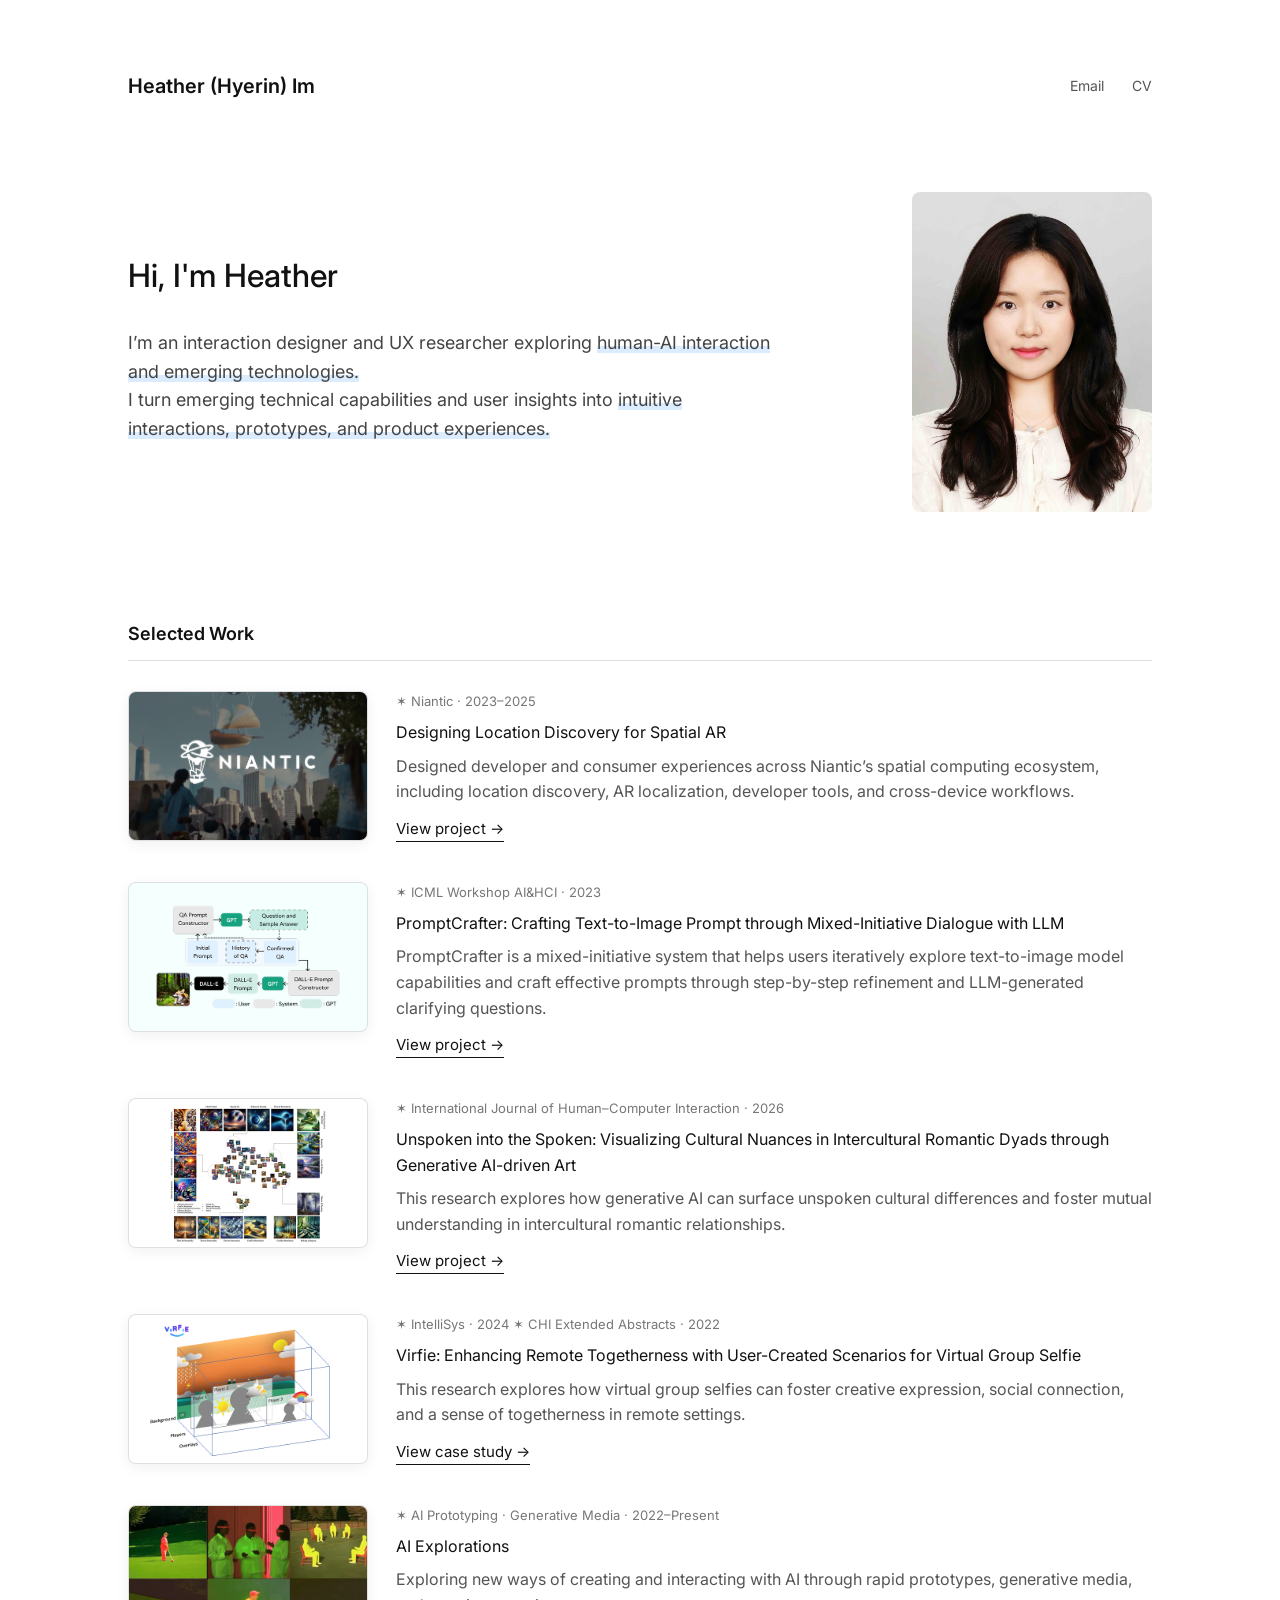
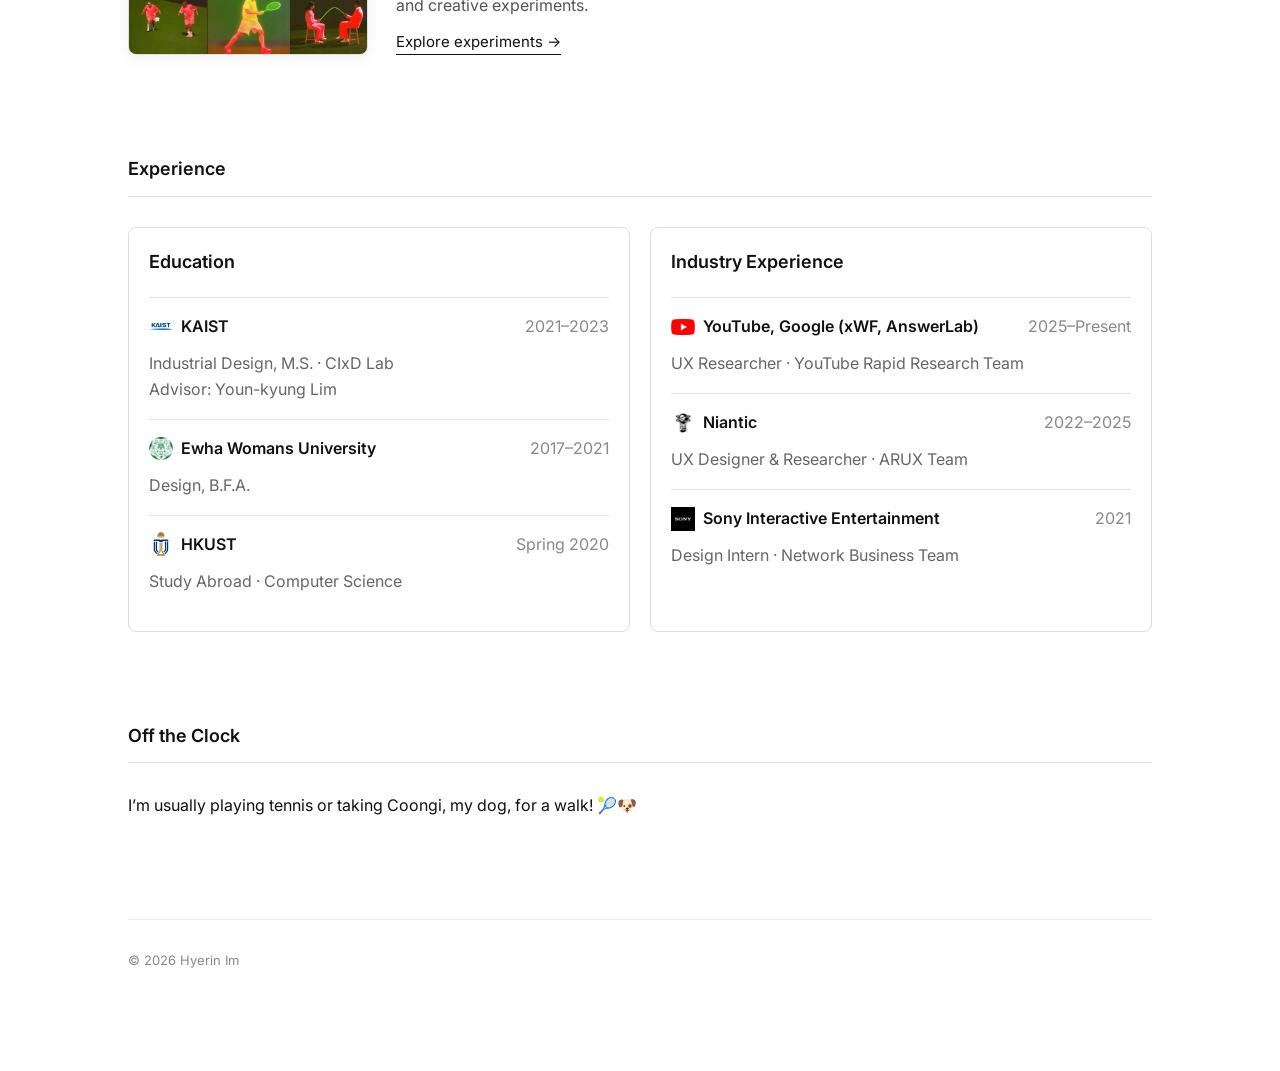
==== index.html @ 077e2fa0 "Consolidate project tags in index.html" ====
<!DOCTYPE html>
<html lang="en">

<head>
  <meta charset="UTF-8" />
  <meta name="viewport" content="width=device-width, initial-scale=1.0" />

  <title>Heather (Hyerin) Im</title>

  <!-- Inter -->
  <link rel="preconnect" href="https://fonts.googleapis.com">
  <link rel="preconnect" href="https://fonts.gstatic.com" crossorigin>

  <link
    href="https://fonts.googleapis.com/css2?family=Inter:wght@400;500;600&display=swap"
    rel="stylesheet"
  >

  <!-- Shared stylesheet -->
  <link rel="stylesheet" href="style.css">

</head>


<body>

  <div class="container">


    <!-- HEADER -->

    <header>

      <div class="name">
        Heather (Hyerin) Im
      </div>

      <nav>

        <a href="mailto:hyelin1122@gmail.com">
          Email
        </a>

        <a
          href="https://drive.google.com/file/d/104swZlHSbZgedbwfRi_slXCiQoM9SnbT/view?usp=sharing"
          target="_blank"
        >
          CV
        </a>

      </nav>

    </header>



    <main>


      <!-- INTRO -->

      <section class="intro" id="about">

        <div>

          <h1>
            Hi, I'm <span id="scramble-name">Heather</span>
          </h1>

          <p>
            I’m an interaction designer and UX researcher exploring
            <span class="highlight">
              human-AI interaction and emerging technologies.
            </span>

            <br>

            I turn emerging technical capabilities and user insights into
            <span class="highlight">
              intuitive interactions, prototypes, and product experiences.
            </span>
          </p>

        </div>


        <div>

          <img
            class="profile"
            src="assets/profile_ma.jpg"
            alt="Portrait of Hyerin Im"
          />

        </div>

      </section>



      <!-- SELECTED WORK -->

      <section id="work">

        <h2>Selected Work</h2>



        <!-- NIANTIC SPATIAL -->

        <div class="project">

          <img
            src="assets/niantic-img.jpg"
            alt="Niantic Spatial project"
          />

          <div>

            <div class="project-tag">
              ✶ Niantic · 2023–2025
            </div>

            <h3>
              Designing Location Discovery for Spatial AR
            </h3>

            <p>
              Designed developer and consumer experiences across Niantic’s
              spatial computing ecosystem, including location discovery,
              AR localization, developer tools, and cross-device workflows.
            </p>

            <a
              href="https://docs.google.com/presentation/d/1UehLwKfLrPpkBBEAQB1LKRpat8PM0rZfr22AqPkgMVw/edit?usp=sharing"
              class="project-link"
            >
              View project →
            </a>

          </div>

        </div>



        <!-- PROMPTCRAFTER -->

        <div class="project">

          <img
            src="assets/pc-1.png"
            alt="PromptCrafter project"
          />

          <div>

            <div class="project-tag">
              ✶ ICML Workshop AI&amp;HCI · 2023
            </div>

            <h3>
              PromptCrafter: Crafting Text-to-Image Prompt through
              Mixed-Initiative Dialogue with LLM
            </h3>

            <p>
              PromptCrafter is a mixed-initiative system that helps users
              iteratively explore text-to-image model capabilities and craft
              effective prompts through step-by-step refinement and
              LLM-generated clarifying questions.
            </p>

            <a
              href="https://arxiv.org/pdf/2307.08985"
              class="project-link"
              target="_blank"
            >
              View project →
            </a>

          </div>

        </div>



        <!-- UNSPOKEN -->

        <div class="project">

          <img
            src="assets/unspoken-img.png"
            alt="Unspoken into the Spoken project"
          />

          <div>

            <div class="project-tag">
              ✶ International Journal of Human–Computer Interaction · 2026
            </div>

            <h3>
              Unspoken into the Spoken: Visualizing Cultural Nuances in
              Intercultural Romantic Dyads through Generative AI-driven Art
            </h3>

            <p>
              This research explores how generative AI can surface unspoken
              cultural differences and foster mutual understanding in
              intercultural romantic relationships.
            </p>

            <a
              href="https://www.tandfonline.com/doi/abs/10.1080/10447318.2026.2727769"
              class="project-link"
              target="_blank"
            >
              View project →
            </a>

          </div>

        </div>



        <!-- VIRFIE -->

        <div class="project">

          <img
            src="assets/virfie-img.jpg"
            alt="Virfie project"
          />

          <div>

            <div class="project-tag">
              ✶ IntelliSys · 2024  ✶ CHI Extended Abstracts · 2022
            </div>

            <h3>
              Virfie: Enhancing Remote Togetherness with User-Created
              Scenarios for Virtual Group Selfie
            </h3>

            <p>
              This research explores how virtual group selfies can foster
              creative expression, social connection, and a sense of
              togetherness in remote settings.
            </p>

            <a
              href="https://link.springer.com/chapter/10.1007/978-3-031-66336-9_44"
              class="project-link"
            >
              View case study →
            </a>

          </div>

        </div>



        <!-- AI EXPLORATIONS -->

        <div class="project">

          <img
            src="assets/hrim_ai.gif"
            alt="AI Explorations"
          />

          <div>

            <div class="project-tag">
              ✶ AI Prototyping · Generative Media · 2022–Present
            </div>

            <h3>
              AI Explorations
            </h3>

            <p>
              Exploring new ways of creating and interacting with AI through
              rapid prototypes, generative media, and creative experiments.
            </p>

            <a
              href="https://heatherlimm.com/mistake-makes-meaning"
              class="project-link"
            >
              Explore experiments →
            </a>

          </div>

        </div>


      </section>



      <!-- EXPERIENCE -->

      <section class="experience-section">

        <h2>Experience</h2>


        <div class="experience-grid">


          <!-- EDUCATION -->

          <div class="experience-card">

            <h3>Education</h3>


            <div class="experience-item">

              <strong class="institution">

                <img
                  src="assets/kaist-logo.png"
                  alt="KAIST logo"
                >

                KAIST

              </strong>

              <span>2021–2023</span>

              <p>
                Industrial Design, M.S. · CIxD Lab
                <br>
                Advisor: Youn-kyung Lim
              </p>

            </div>


            <div class="experience-item">

              <strong class="institution">

                <img
                  src="assets/ewha_logo.png"
                  alt="Ewha logo"
                >

                Ewha Womans University

              </strong>

              <span>2017–2021</span>

              <p>
                Design, B.F.A.
              </p>

            </div>


            <div class="experience-item">

              <strong class="institution">

                <img
                  src="assets/hkust-logo.svg"
                  alt="HKUST logo"
                >

                HKUST

              </strong>

              <span>Spring 2020</span>

              <p>
                Study Abroad · Computer Science
              </p>

            </div>

          </div>



          <!-- INDUSTRY -->

          <div class="experience-card">

            <h3>Industry Experience</h3>


            <div class="experience-item">

              <strong class="institution">

                <img
                  src="assets/youtube-logo.png"
                  alt="YouTube logo"
                >

                YouTube, Google (xWF, AnswerLab)

              </strong>

              <span>2025–Present</span>

              <p>
                UX Researcher · YouTube Rapid Research Team
              </p>

            </div>


            <div class="experience-item">

              <strong class="institution">

                <img
                  src="assets/niantic-logo.png"
                  alt="Niantic logo"
                >

                Niantic

              </strong>

              <span>2022–2025</span>

              <p>
                UX Designer &amp; Researcher · ARUX Team
              </p>

            </div>


            <div class="experience-item">

              <strong class="institution">

                <img
                  src="assets/sony-logo.png"
                  alt="Sony logo"
                >

                Sony Interactive Entertainment

              </strong>

              <span>2021</span>

              <p>
                Design Intern · Network Business Team
              </p>

            </div>

          </div>


        </div>

      </section>



      <!-- OFF THE CLOCK -->

      <section id="off-the-clock">

        <h2>Off the Clock</h2>

        <p>
          I’m usually playing tennis or taking Coongi, my dog,
          for a walk! 🎾🐶
        </p>

      </section>


    </main>



    <footer>
      © 2026 Hyerin Im
    </footer>


  </div>



  <!-- NAME SCRAMBLE -->

  <script>

    const element = document.getElementById("scramble-name");
    const finalText = "Heather";
    const chars = "ABCDEFGHIJKLMNOPQRSTUVWXYZ0123456789";

    let iteration = 0;

    const interval = setInterval(() => {

      element.textContent = finalText
        .split("")
        .map((letter, index) => {

          if (index < iteration) {
            return finalText[index];
          }

          return chars[Math.floor(Math.random() * chars.length)];

        })
        .join("");

      if (iteration >= finalText.length) {
        clearInterval(interval);
      }

      iteration += 0.5;

    }, 50);

  </script>


</body>

</html>
---- style.css ----
/* ========================================
   GLOBAL
======================================== */

* {
  box-sizing: border-box;
}

body {
  margin: 0;
  font-family: Inter, sans-serif;
  background: #ffffff;
  color: #111111;
  line-height: 1.6;
}

.container {
  max-width: 1080px;
  margin: 0 auto;
  padding: 70px 28px 100px;
}

a {
  color: inherit;
}


/* ========================================
   HEADER
======================================== */

header {
  display: flex;
  justify-content: space-between;
  align-items: center;
  margin-bottom: 90px;
}

.name {
  font-size: 20px;
  font-weight: 600;
}

.name a {
  color: inherit;
  text-decoration: none;
}

nav a {
  margin-left: 24px;
  text-decoration: none;
  color: #555;
  font-size: 14px;
  transition: color 0.2s ease;
}

nav a:hover {
  color: #000;
}


/* ========================================
   HOME — INTRO
======================================== */

#scramble-name {
  display: inline-block;
  min-width: 3.8em;
}

.intro {
  display: grid;
  grid-template-columns: 1fr 240px;
  gap: 60px;
  align-items: center;
  margin-bottom: 100px;
}

h1 {
  font-size: 32px;
  font-weight: 500;
  color: #111111;
  margin: 0 0 28px;
  letter-spacing: 0;
}

.intro p {
  font-size: 18px;
  color: #444;
  max-width: 650px;
}

.profile {
  width: 100%;
  aspect-ratio: 3 / 4;
  object-fit: cover;
  background: #f2f2f2;
  border-radius: 8px;
}

.highlight {
  background: linear-gradient(
    transparent 65%,
    #dcecff 65%
  );
}


/* ========================================
   SECTIONS
======================================== */

section {
  margin-top: 90px;
}

h2 {
  font-size: 18px;
  font-weight: 600;
  border-bottom: 1px solid #ddd;
  padding-bottom: 12px;
  margin-bottom: 30px;
}


/* ========================================
   HOME — PROJECTS
======================================== */

.project {
  display: grid;
  grid-template-columns: 240px 1fr;
  gap: 28px;
  margin-bottom: 40px;
}

.project img {
  width: 240px;
  height: 150px;
  object-fit: cover;
  background: #f2f2f2;
  border-radius: 8px;
  border: 1px solid rgba(0, 0, 0, 0.08);
  box-shadow: 0 4px 14px rgba(0, 0, 0, 0.06);

  transition:
    transform 0.35s ease,
    box-shadow 0.35s ease;
}

.project:hover img {
  transform: translateY(-4px) scale(1.025);
  box-shadow: 0 8px 22px rgba(0, 0, 0, 0.10);
}

.project-tag {
  margin-bottom: 8px;
  font-size: 13px;
  color: #777;
}

.project h3 {
  margin: 0 0 8px;
  font-size: 16px;
  font-weight: 400;
}

.project p {
  margin: 0;
  font-size: 16px;
  color: #555;
}

.project-link {
  display: inline-block;
  margin-top: 12px;
  font-size: 15px;
  color: #111;
  text-decoration: none;
  border-bottom: 1px solid #111;

  transition:
    opacity 0.2s ease,
    transform 0.2s ease;
}

.project-link:hover {
  opacity: 0.5;
  transform: translateX(3px);
}


/* ========================================
   NEWS
======================================== */

.news-item {
  display: grid;
  grid-template-columns: 110px 1fr;
  gap: 20px;
  margin-bottom: 18px;
}

.date {
  color: #888;
  font-size: 14px;
}


/* ========================================
   EXPERIENCE
======================================== */

.experience-section {
  margin-top: 100px;
}

.experience-grid {
  display: grid;
  grid-template-columns: 1fr 1fr;
  gap: 20px;
}

.experience-card {
  border: 1px solid #ddd;
  border-radius: 8px;
  padding: 20px;
}

.experience-card h3 {
  margin: 0 0 20px;
  font-size: 18px;
  font-weight: 600;
}

.experience-item {
  padding: 16px 0;
  border-top: 1px solid #e5e5e5;
}

.experience-item strong {
  font-size: 16px;
  font-weight: 600;
}

.experience-item span {
  float: right;
  font-size: 16px;
  color: #888;
}

.experience-item p {
  margin: 5px 0 0;
  font-size: 16px;
  color: #666;
}

.institution {
  display: inline-flex;
  align-items: center;
  gap: 8px;
}

.institution img {
  width: 24px;
  height: 24px;
  object-fit: contain;
}


/* ========================================
   CASE STUDY — HERO
======================================== */

.case-hero {
  margin-top: 0;
  margin-bottom: 100px;
}

.case-hero .project-tag {
  margin-bottom: 12px;
}

.case-hero h1 {
  font-size: 32px;
  font-weight: 500;
  line-height: 1.3;
  letter-spacing: 0;
  margin: 0 0 12px;
}

.case-subtitle {
  max-width: 850px;
  margin: 0 0 32px;
  font-size: 18px;
  line-height: 1.6;
  font-weight: 400;
  color: #555;
}


/* ========================================
   CASE STUDY — META INFORMATION
======================================== */

.case-meta {
  display: flex;
  flex-wrap: wrap;
  gap: 50px;
  margin: 40px 0;
  font-size: 14px;
}

.case-meta-item {
  max-width: 260px;
}

.case-meta-label {
  display: block;
  margin-bottom: 4px;
  color: #888;
  font-size: 13px;
}


/* ========================================
   CASE STUDY — IMAGES
======================================== */

.case-hero-image,
.case-image {
  display: block;
  width: 100%;
  height: auto;
  border-radius: 8px;
  border: 1px solid rgba(0, 0, 0, 0.08);
}

.case-hero-image {
  margin-top: 50px;
}

.case-image {
  margin-top: 36px;
}


/* ========================================
   CASE STUDY — CONTENT
======================================== */

.case-section {
  margin-top: 100px;
}

.case-section h2 {
  font-size: 18px;
  font-weight: 600;
  border-bottom: 1px solid #ddd;
  padding-bottom: 12px;
  margin-bottom: 30px;
}

.case-section h3 {
  margin: 40px 0 12px;
  font-size: 18px;
  font-weight: 500;
}

.case-section p {
  max-width: 720px;
  margin: 0 0 20px;
  font-size: 16px;
  line-height: 1.6;
  color: #555;
}


/* ========================================
   CASE STUDY — BACK LINK
======================================== */

.back-link {
  display: inline-block;
  margin-bottom: 50px;
  font-size: 15px;
  color: #111;
  text-decoration: none;
  border-bottom: 1px solid #111;
  transition: opacity 0.2s ease;
}

.back-link:hover {
  opacity: 0.5;
}


/* ========================================
   FOOTER
======================================== */

footer {
  margin-top: 100px;
  padding-top: 30px;
  border-top: 1px solid #eee;
  color: #888;
  font-size: 13px;
}


/* ========================================
   MOBILE
======================================== */

@media (max-width: 700px) {

  .container {
    padding: 40px 20px 70px;
  }

  header {
    margin-bottom: 60px;
  }

  nav {
    display: none;
  }


  /* HOME */

  .intro {
    grid-template-columns: 1fr;
    gap: 30px;
  }

  h1 {
    font-size: 38px;
  }

  .profile {
    width: 220px;
  }

  .project {
    grid-template-columns: 1fr;
  }

  .project img {
    width: 100%;
    height: auto;
    aspect-ratio: 16 / 10;
  }

  .news-item {
    grid-template-columns: 1fr;
    gap: 3px;
  }

  .experience-grid {
    grid-template-columns: 1fr;
  }

  .experience-item span {
    float: none;
    display: block;
    margin-top: 3px;
  }


  /* CASE STUDY */

  .case-hero {
    margin-bottom: 70px;
  }

  .case-hero h1 {
    font-size: 38px;
  }

  .case-meta {
    flex-direction: column;
    gap: 18px;
  }

  .case-section {
    margin-top: 70px;
  }

   /* ========================================
   VIRFIE PAGE ONLY
======================================== */

/* VIRFIE HERO IMAGE */

.virfie-hero-image {
  display: block;
  width: 60%;
  height: auto;
  margin: 50px 0 0;
  border-radius: 8px;
  border: 1px solid rgba(0, 0, 0, 0.08);
}

   @media (max-width: 700px) {
  .virfie-hero-image {
    width: 100%;
  }
}

.virfie-page .case-image {
  width: 100%;
  max-width: 820px;
  height: auto;
  margin: 36px auto 0;
}

   .virfie-hero-small {
  width: 60%;
  height: auto;
}

}
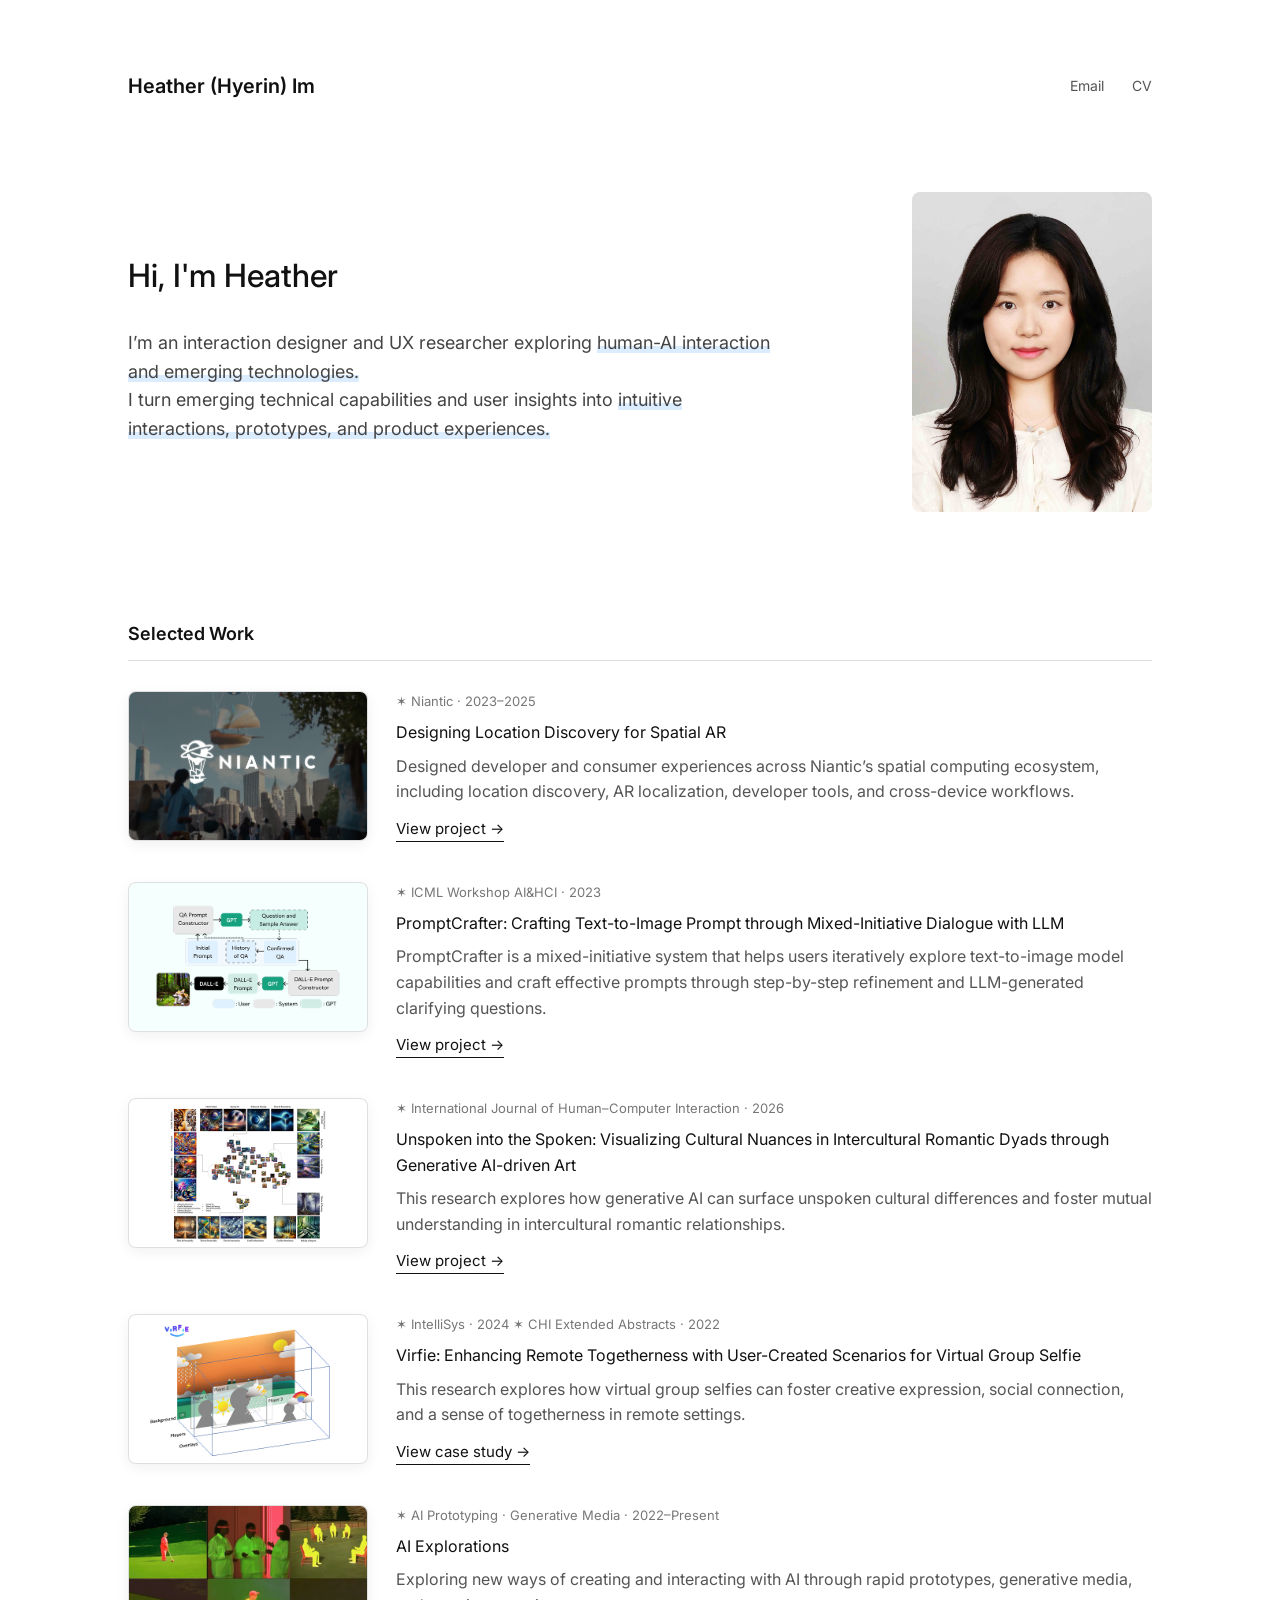
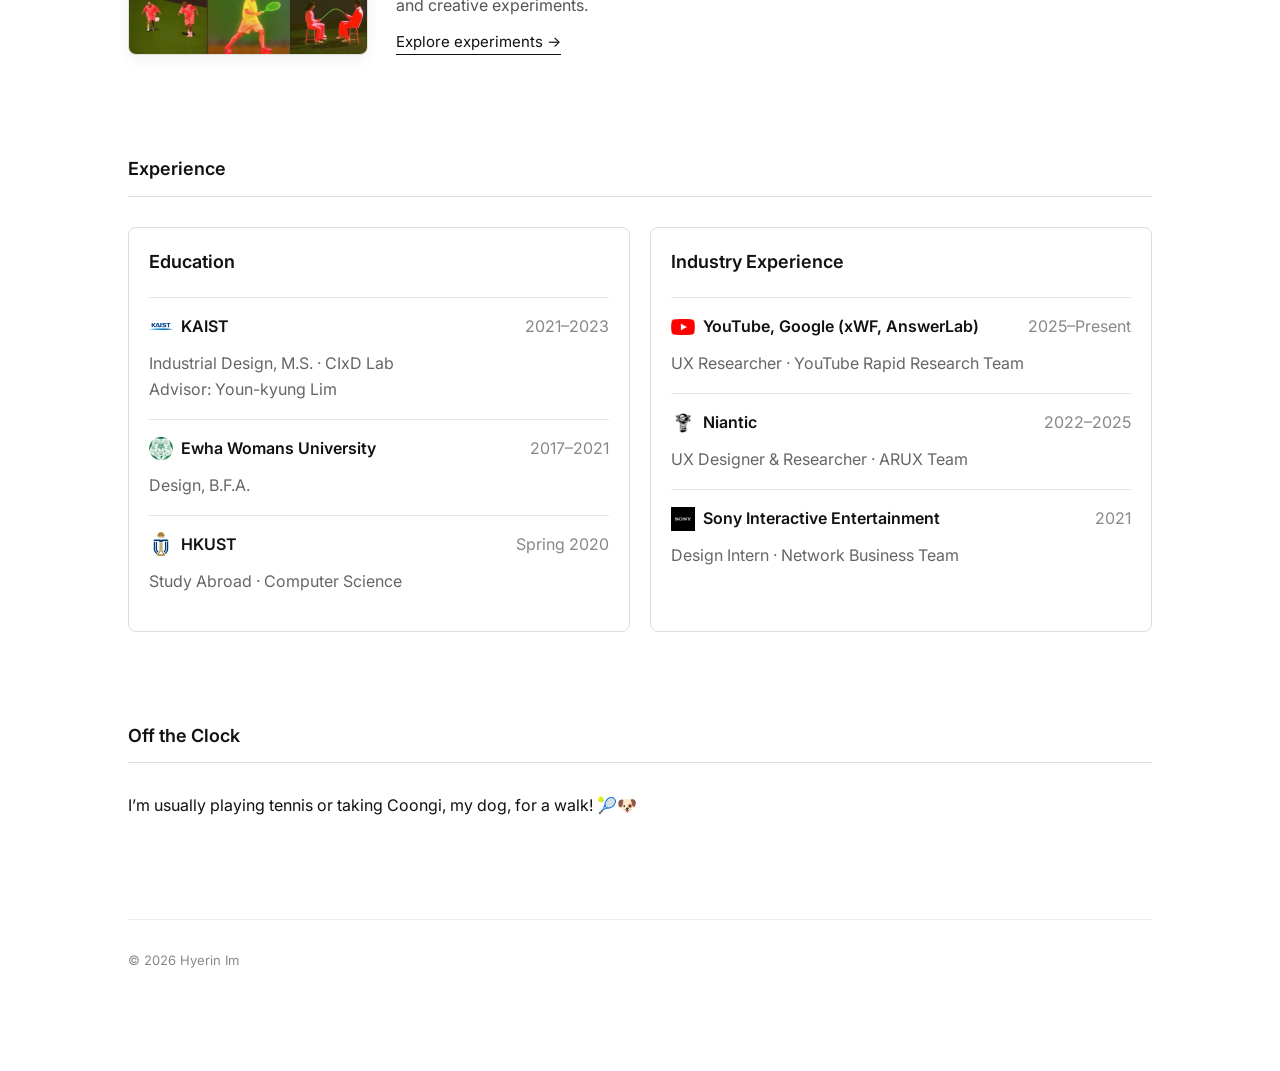
==== commit 391c4f01: "Update project link in index.html" ====
--- a/index.html
+++ b/index.html
@@ -289,7 +289,7 @@
             </p>
 
             <a
-              href="https://heatherlimm.com/mistake-makes-meaning"
+              href="https://hrimm.cargo.site/"
               class="project-link"
             >
               Explore experiments →
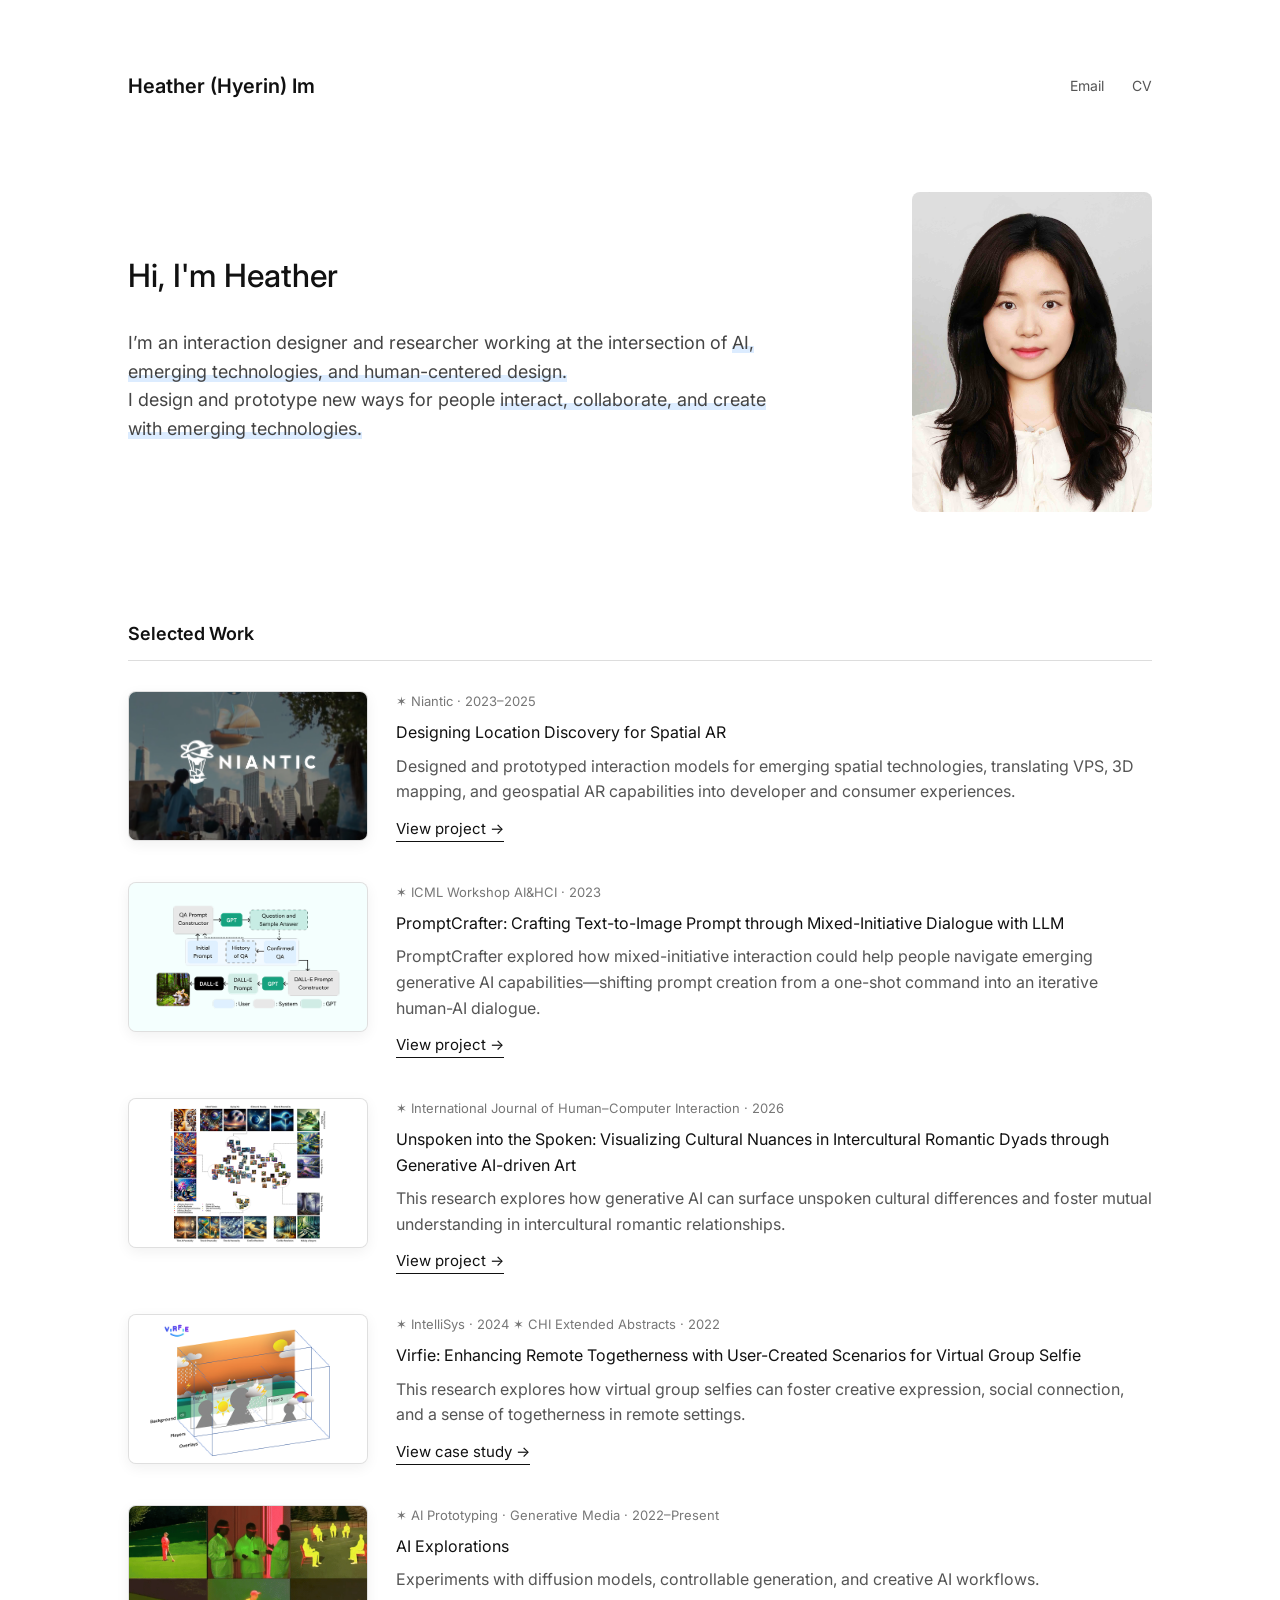
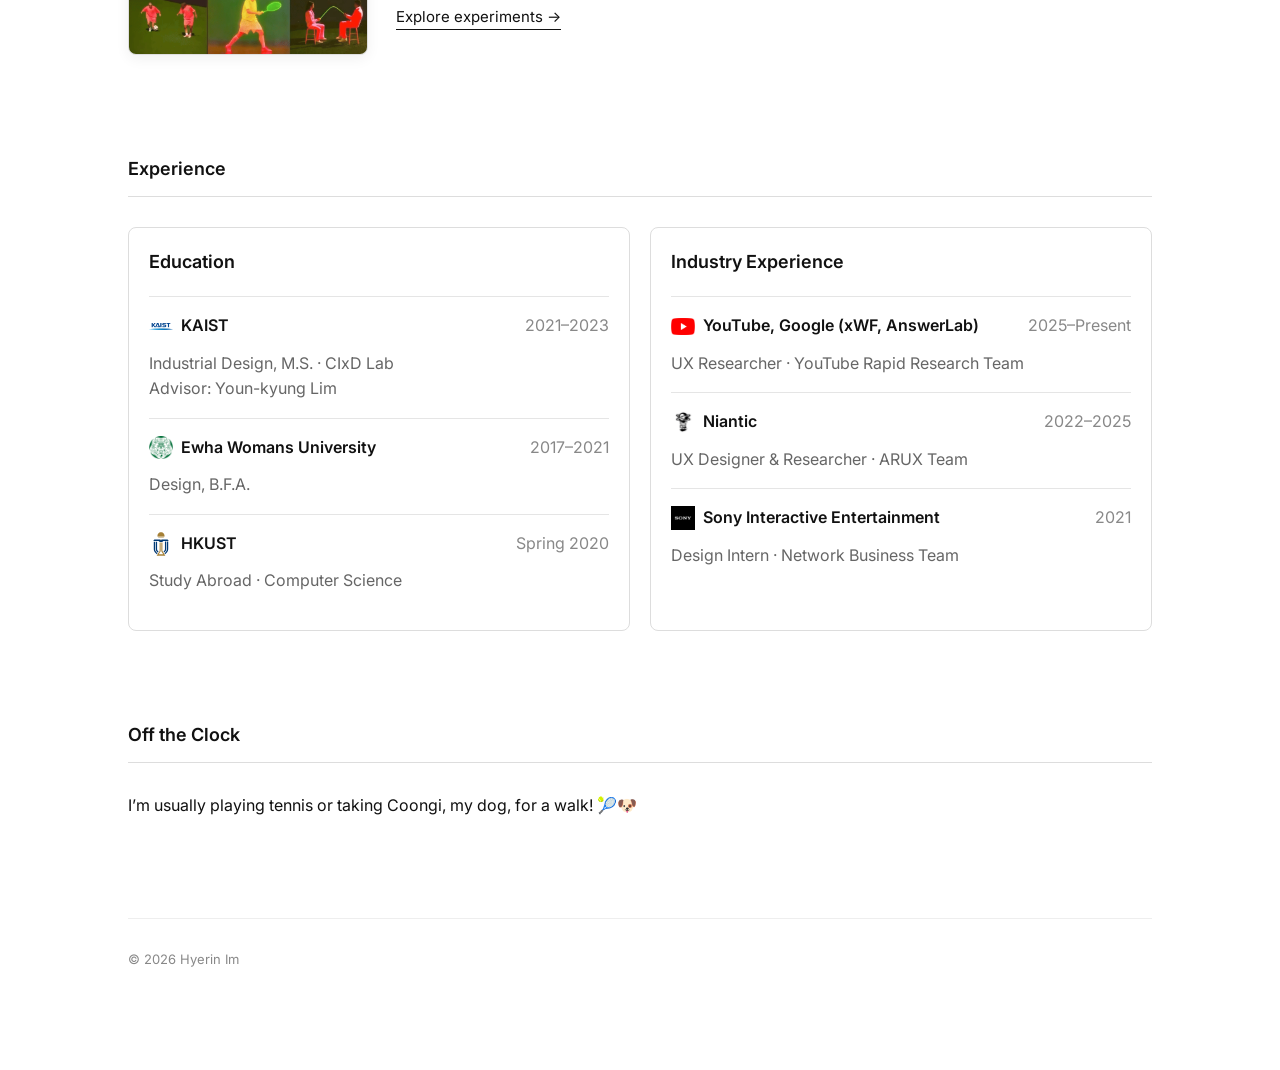
==== commit d4944cb7: "Update index.html" ====
--- a/index.html
+++ b/index.html
@@ -68,16 +68,15 @@
           </h1>
 
           <p>
-            I’m an interaction designer and UX researcher exploring
+            I’m an interaction designer and researcher working at the intersection of 
             <span class="highlight">
-              human-AI interaction and emerging technologies.
+              AI, emerging technologies, and human-centered design.
             </span>
 
             <br>
-
-            I turn emerging technical capabilities and user insights into
+            I design and prototype new ways for people
             <span class="highlight">
-              intuitive interactions, prototypes, and product experiences.
+              interact, collaborate, and create with emerging technologies.
             </span>
           </p>
 
@@ -126,9 +125,8 @@
             </h3>
 
             <p>
-              Designed developer and consumer experiences across Niantic’s
-              spatial computing ecosystem, including location discovery,
-              AR localization, developer tools, and cross-device workflows.
+              Designed and prototyped interaction models for emerging spatial technologies, 
+              translating VPS, 3D mapping, and geospatial AR capabilities into developer and consumer experiences.
             </p>
 
             <a
@@ -165,10 +163,9 @@
             </h3>
 
             <p>
-              PromptCrafter is a mixed-initiative system that helps users
-              iteratively explore text-to-image model capabilities and craft
-              effective prompts through step-by-step refinement and
-              LLM-generated clarifying questions.
+              PromptCrafter explored how mixed-initiative interaction could help 
+              people navigate emerging generative AI capabilities—shifting prompt creation 
+              from a one-shot command into an iterative human-AI dialogue.
             </p>
 
             <a
@@ -284,8 +281,7 @@
             </h3>
 
             <p>
-              Exploring new ways of creating and interacting with AI through
-              rapid prototypes, generative media, and creative experiments.
+              Experiments with diffusion models, controllable generation, and creative AI workflows.
             </p>
 
             <a
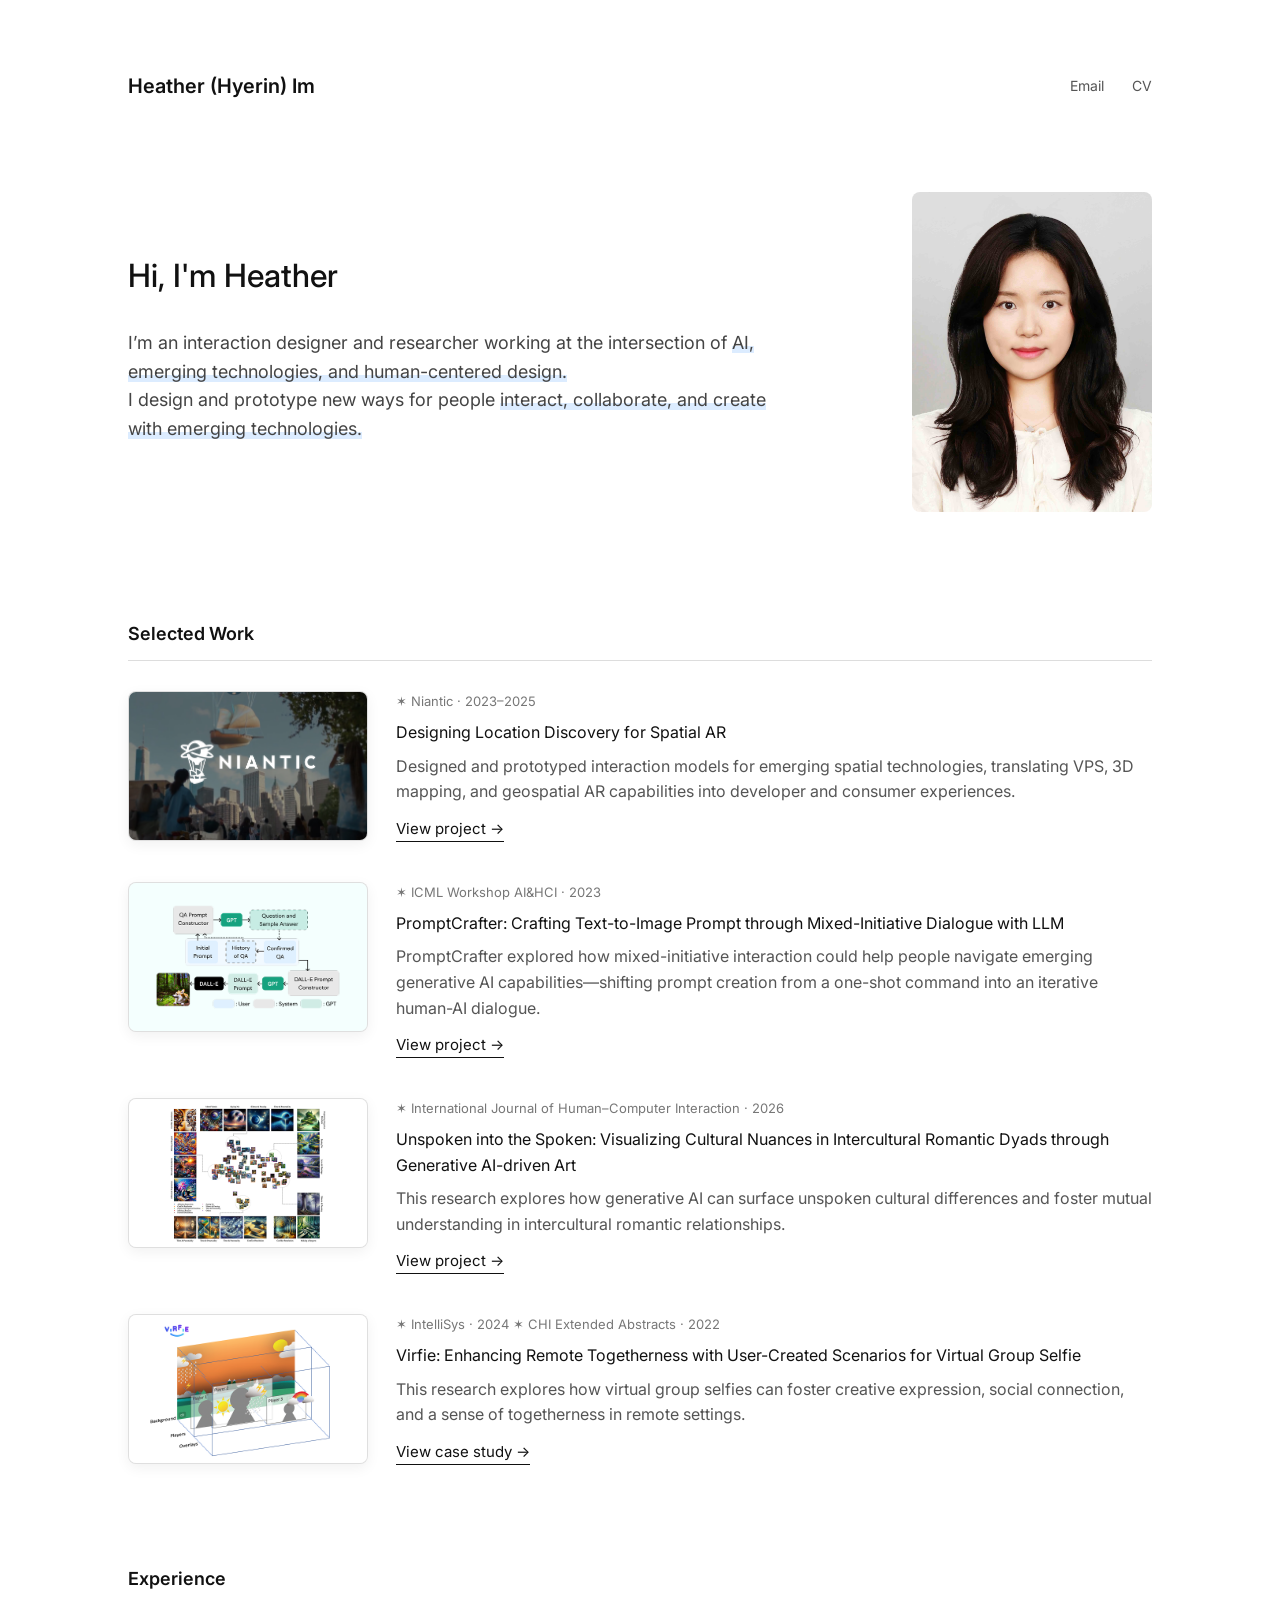
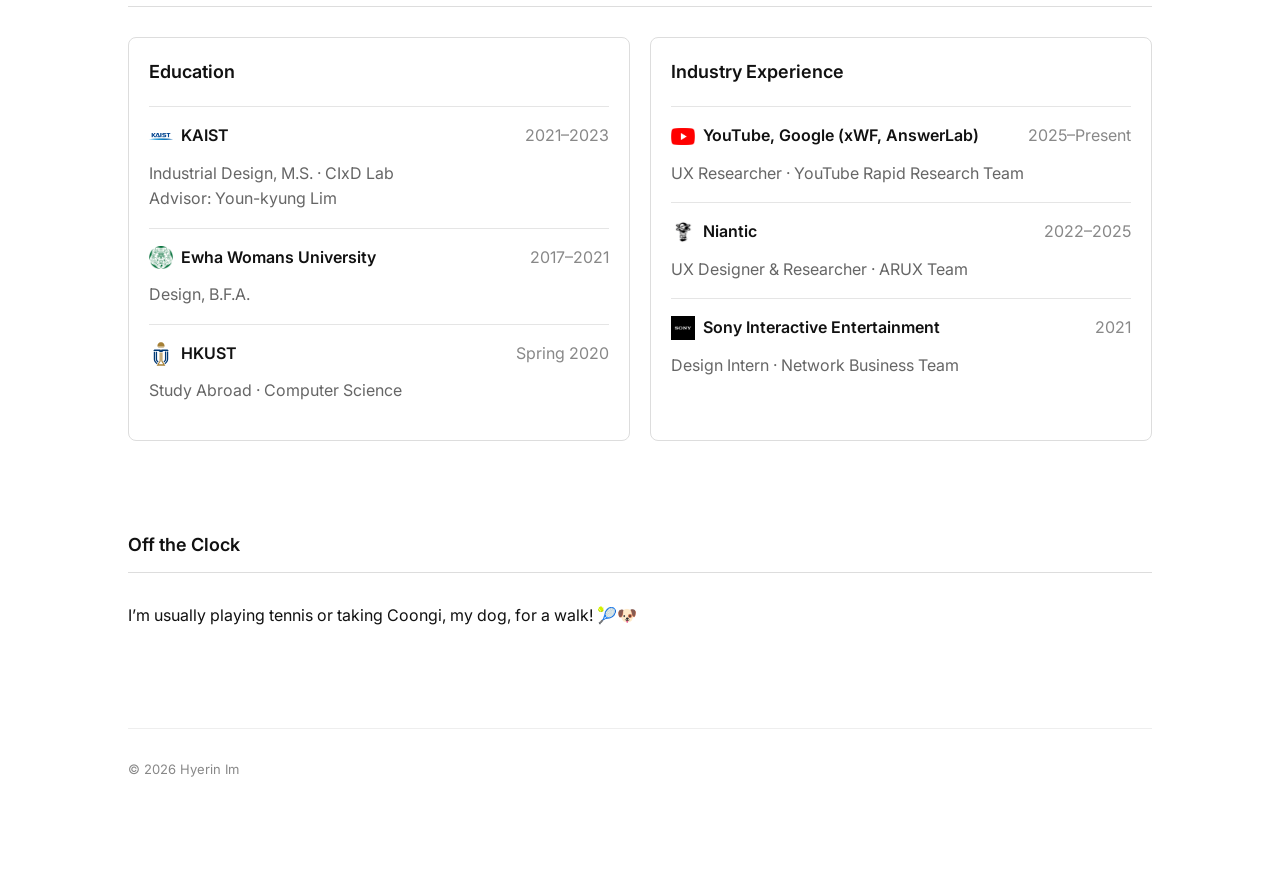
==== commit 6e655fb6: "Update index.html" ====
--- a/index.html
+++ b/index.html
@@ -263,7 +263,7 @@
 
         <!-- AI EXPLORATIONS -->
 
-        <div class="project">
+        <!--div class="project">
 
           <img
             src="assets/hrim_ai.gif"
@@ -293,7 +293,7 @@
 
           </div>
 
-        </div>
+      </div-->
 
 
       </section>
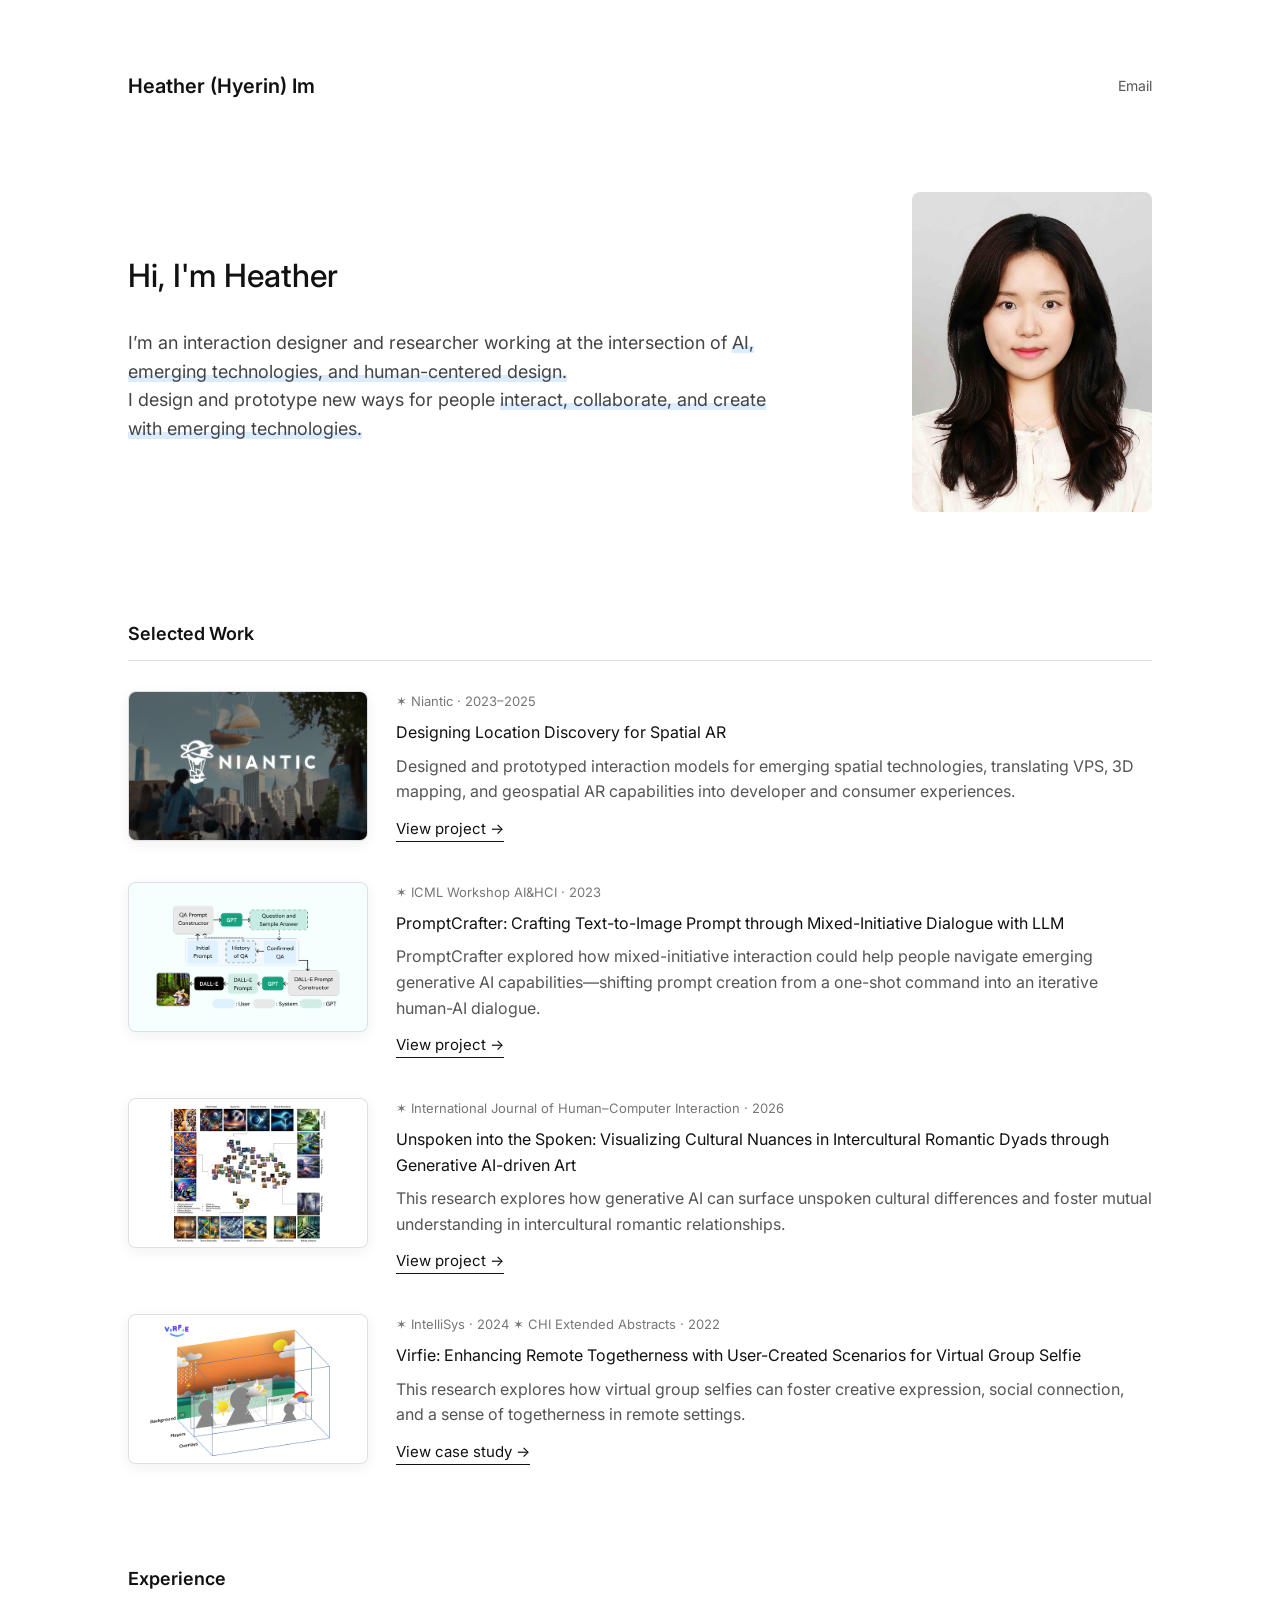
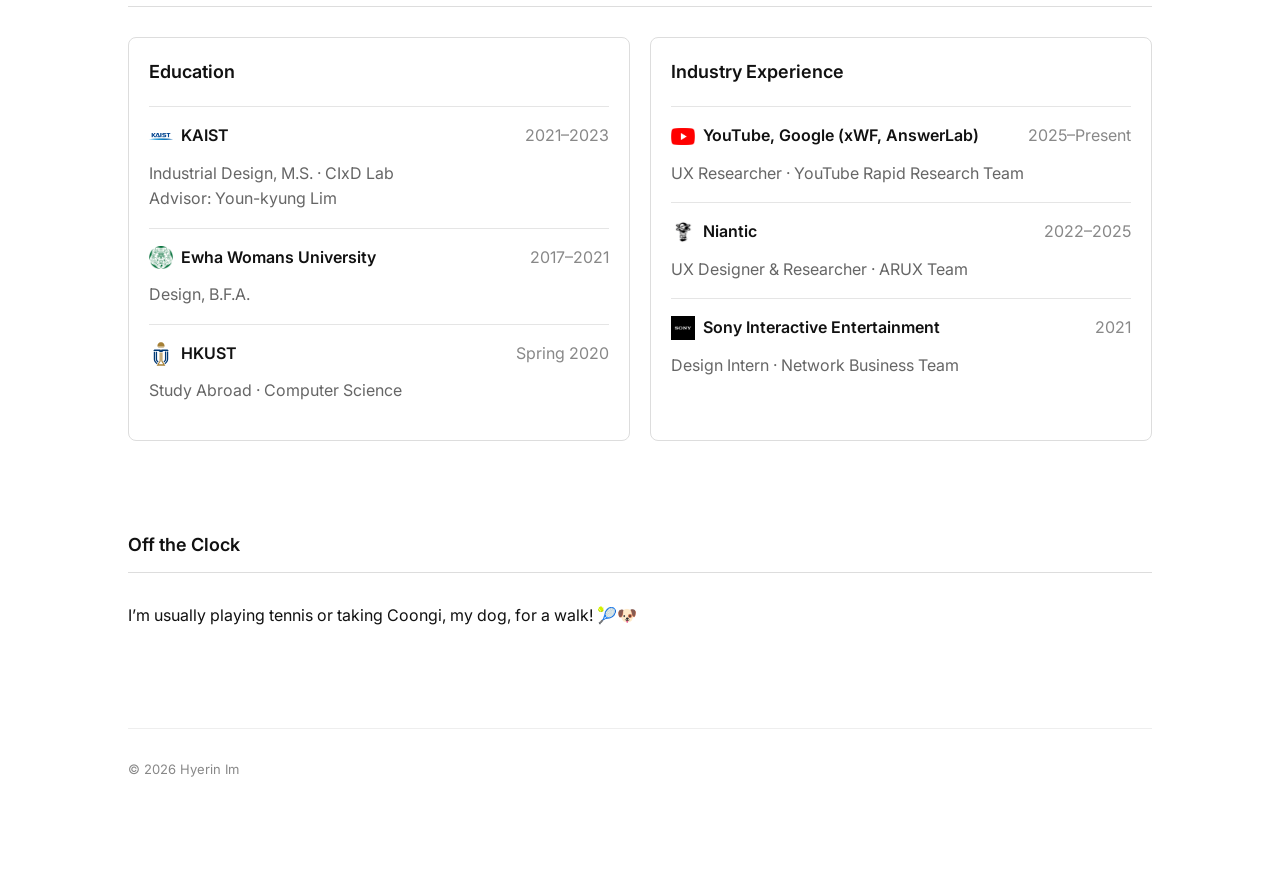
==== commit 50fed216: "Merge 3d9fd8e91540efd9ffdf1ae4a0db55b7a147c234 into 9de2266f5c0e8a87eb20e41666c9322179c18c86" ====
--- a/index.html
+++ b/index.html
@@ -39,13 +39,6 @@
 
         <a href="mailto:hyelin1122@gmail.com">
           Email
-        </a>
-
-        <a
-          href="https://drive.google.com/file/d/104swZlHSbZgedbwfRi_slXCiQoM9SnbT/view?usp=sharing"
-          target="_blank"
-        >
-          CV
         </a>
 
       </nav>
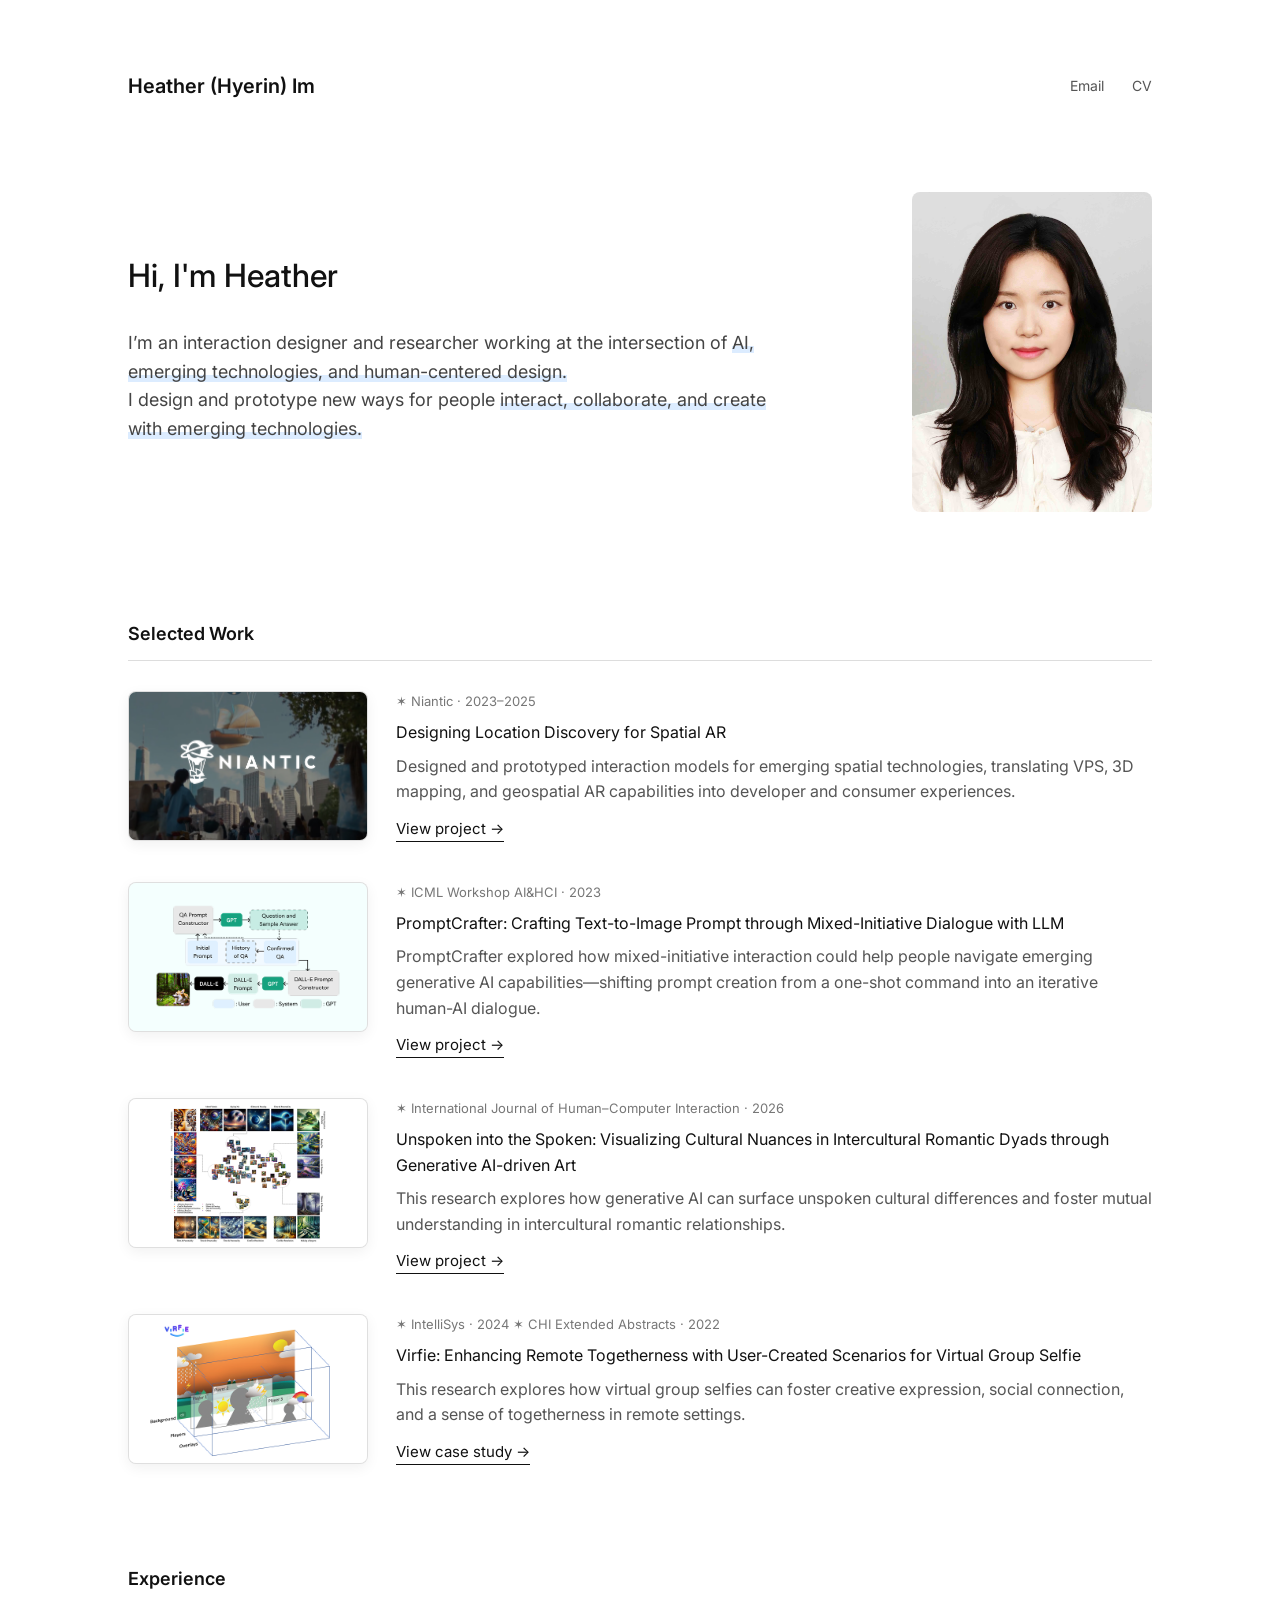
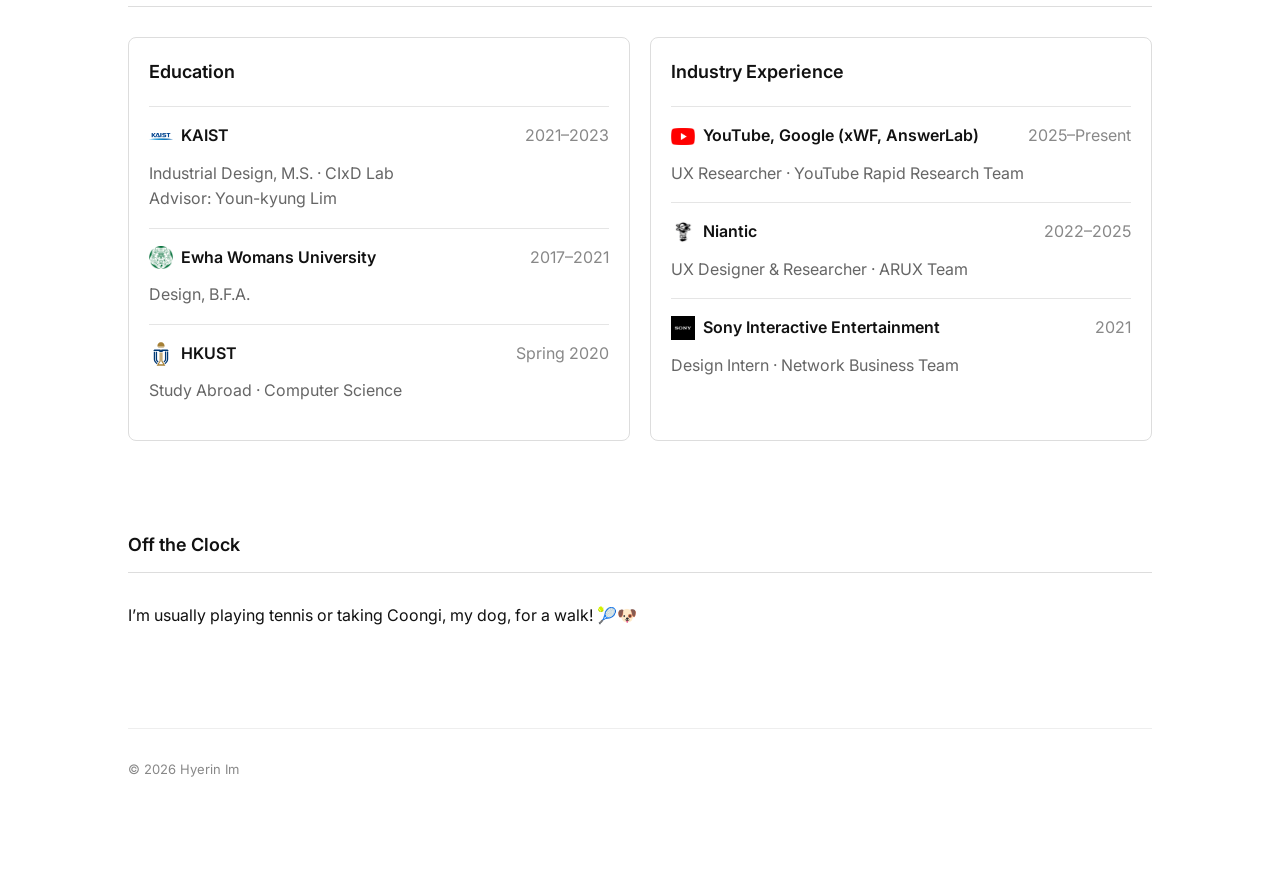
==== commit 839b5db8: "Merge 53a9afe238846d4d180376592a87214f0f66ace7 into 9de2266f5c0e8a87eb20e41666c9322179c18c86" ====
--- a/index.html
+++ b/index.html
@@ -39,6 +39,13 @@
 
         <a href="mailto:hyelin1122@gmail.com">
           Email
+        </a>
+ 
+        <a
+          href="https://drive.google.com/file/d/1q8UZ1N6lBNgy-YLSuptz8ynSbtYIatM_/view?usp=sharing"
+          target="_blank"
+        >
+          CV
         </a>
 
       </nav>
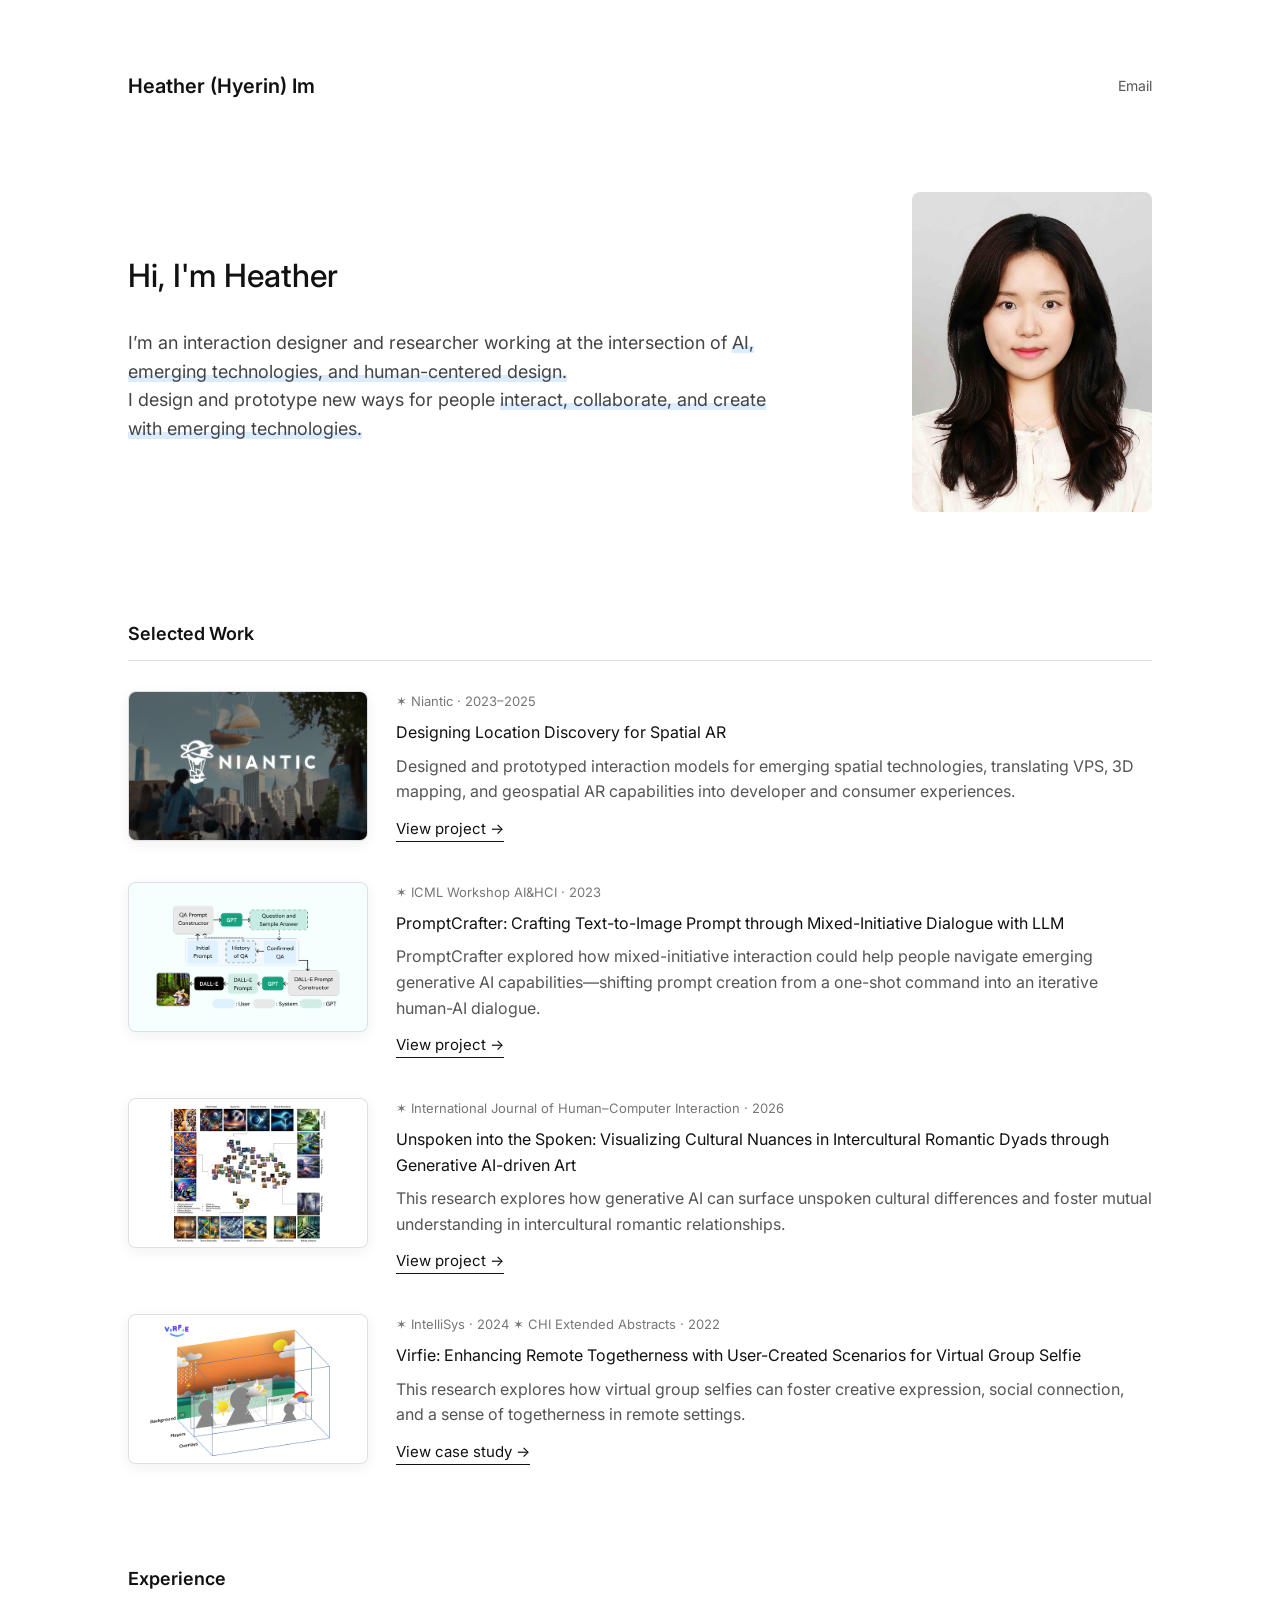
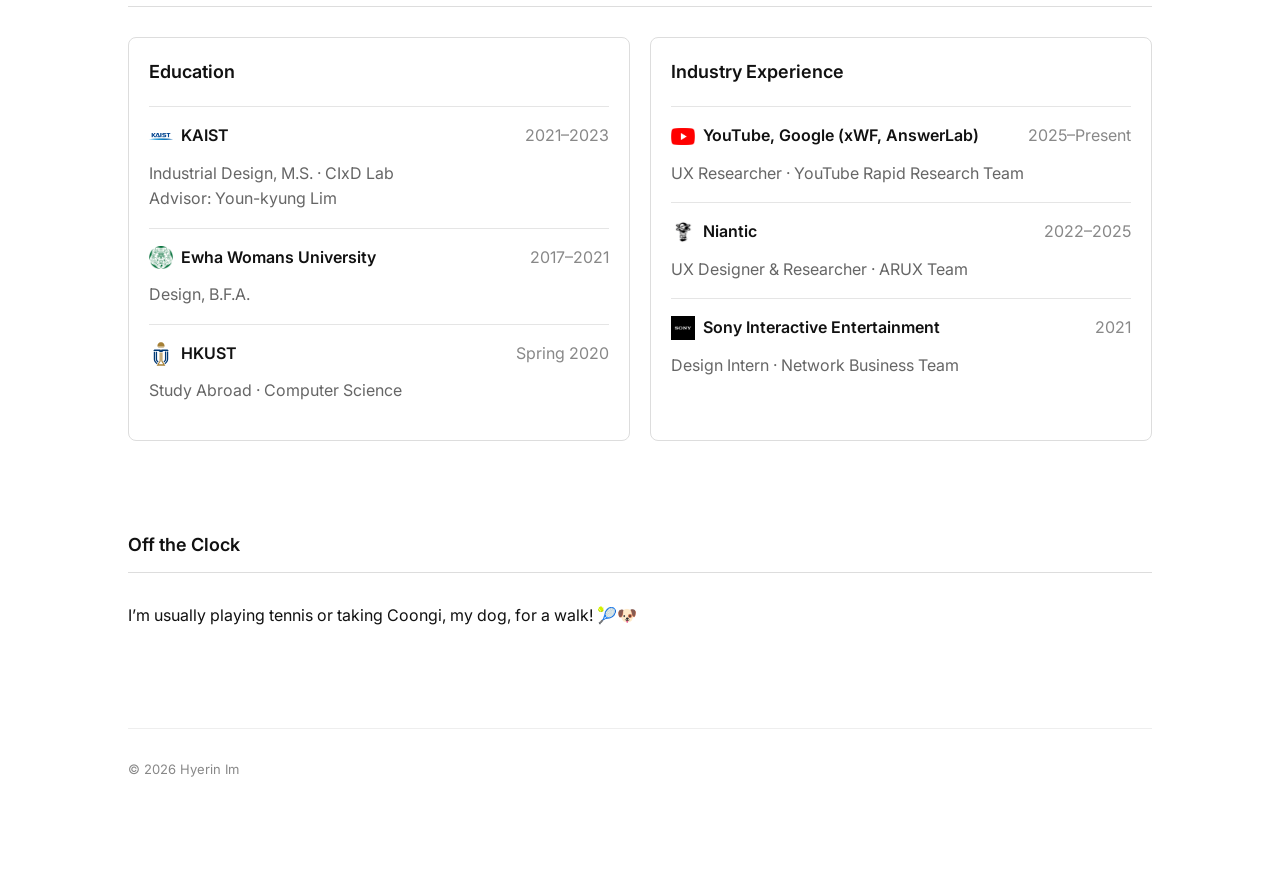
==== commit bdde3dc3: "Update index.html" ====
--- a/index.html
+++ b/index.html
@@ -40,13 +40,7 @@
         <a href="mailto:hyelin1122@gmail.com">
           Email
         </a>
- 
-        <a
-          href="https://drive.google.com/file/d/1q8UZ1N6lBNgy-YLSuptz8ynSbtYIatM_/view?usp=sharing"
-          target="_blank"
-        >
-          CV
-        </a>
+
 
       </nav>
 
